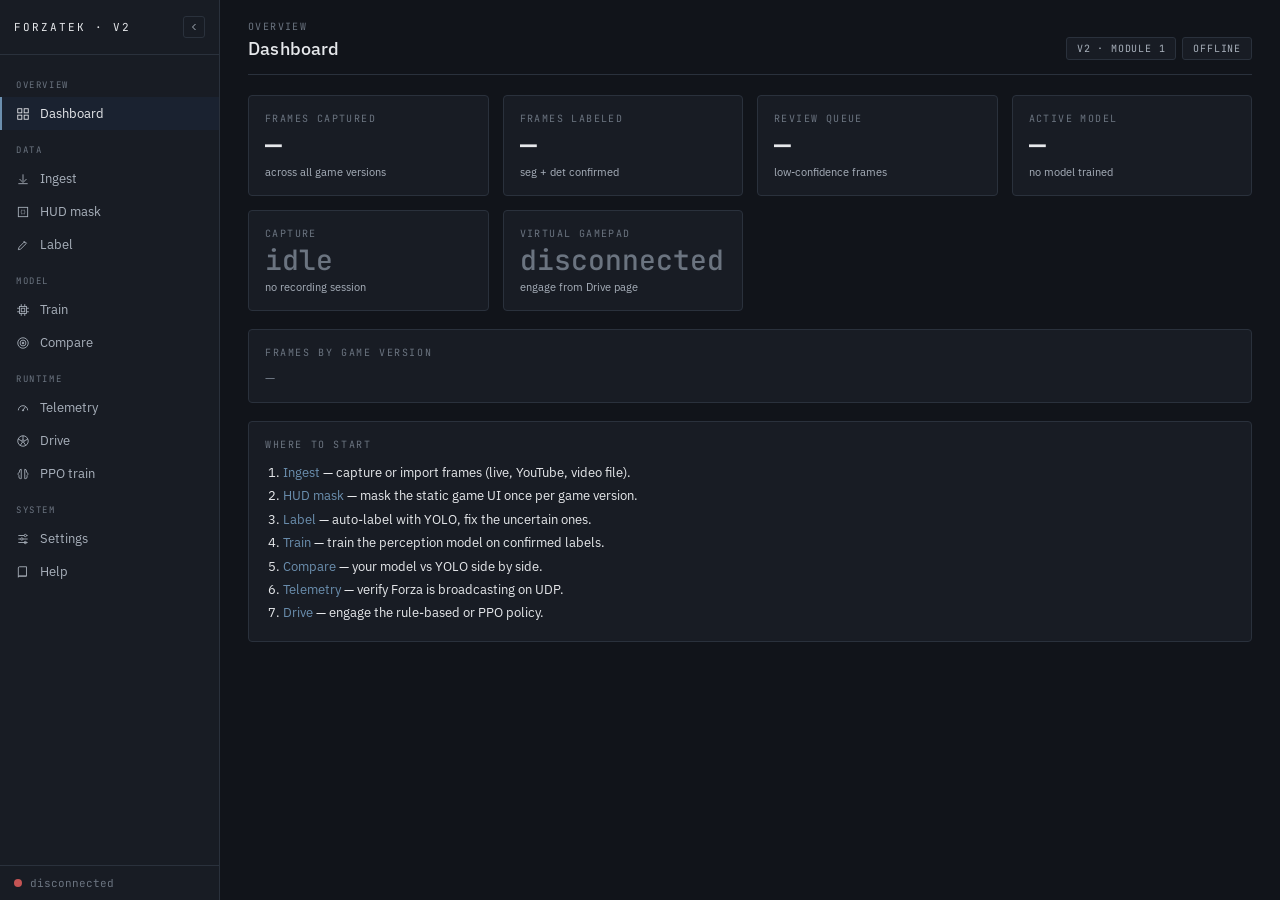
==== frontend/dashboard.html @ bdddaa95 "Module 1 — System (app shell + dashboard) (Finished) The Eel app boots here. The main.py entry point" ====
<!DOCTYPE html>
<html lang="en">
<head>
  <meta charset="UTF-8">
  <title>ForzaTek — Dashboard</title>
  <link rel="preconnect" href="https://fonts.googleapis.com">
  <link href="https://fonts.googleapis.com/css2?family=IBM+Plex+Sans:wght@300;400;500;600&family=JetBrains+Mono:wght@400;500;600&display=swap" rel="stylesheet">
  <link rel="stylesheet" href="app.css">

  <!-- Eel must load BEFORE app.js so the bridge exists when ForzaTek.mount runs. -->
  <script type="text/javascript" src="/eel.js"></script>
  <script src="app.js"></script>
</head>
<body>

<main class="page">

  <header class="page-header">
    <div>
      <div class="crumb">Overview</div>
      <h1>Dashboard</h1>
    </div>
    <div class="pills">
      <span class="pill nums" id="versionPill">v2 · module 1</span>
      <span class="pill nums" id="updatedPill">—</span>
    </div>
  </header>

  <!-- ── Workflow status cards ────────────────────────────────────────── -->
  <section class="grid grid-auto" style="margin-bottom: 18px;">

    <a href="ingest.html" class="stat-card linkable" id="cardFrames">
      <div class="label">Frames captured</div>
      <div class="value nums" id="vFrames">—</div>
      <div class="sub" id="subFrames">across all game versions</div>
    </a>

    <a href="label.html" class="stat-card linkable" id="cardLabeled">
      <div class="label">Frames labeled</div>
      <div class="value nums" id="vLabeled">—</div>
      <div class="sub" id="subLabeled">seg + det confirmed</div>
    </a>

    <a href="label.html" class="stat-card linkable" id="cardQueue">
      <div class="label">Review queue</div>
      <div class="value nums" id="vQueue">—</div>
      <div class="sub" id="subQueue">low-confidence frames</div>
    </a>

    <a href="train.html" class="stat-card linkable" id="cardModel">
      <div class="label">Active model</div>
      <div class="value nums" id="vModel">—</div>
      <div class="sub" id="subModel">no model trained</div>
    </a>

    <div class="stat-card state-idle" id="cardCapture">
      <div class="label">Capture</div>
      <div class="value nums" id="vCapture">idle</div>
      <div class="sub" id="subCapture">no recording session</div>
    </div>

    <div class="stat-card state-idle" id="cardGamepad">
      <div class="label">Virtual gamepad</div>
      <div class="value nums" id="vGamepad">disconnected</div>
      <div class="sub" id="subGamepad">engage from Drive page</div>
    </div>

  </section>

  <!-- ── Per-game-version breakdown ──────────────────────────────────── -->
  <section class="panel" style="margin-bottom: 18px;">
    <div class="panel-header">Frames by game version</div>
    <div id="byVersionBody" class="muted">—</div>
  </section>

  <!-- ── Workflow guide ──────────────────────────────────────────────── -->
  <section class="panel">
    <div class="panel-header">Where to start</div>
    <ol style="padding-left: 18px; line-height: 1.8;">
      <li><a href="ingest.html">Ingest</a> — capture or import frames (live, YouTube, video file).</li>
      <li><a href="hud_mask.html">HUD mask</a> — mask the static game UI once per game version.</li>
      <li><a href="label.html">Label</a> — auto-label with YOLO, fix the uncertain ones.</li>
      <li><a href="train.html">Train</a> — train the perception model on confirmed labels.</li>
      <li><a href="compare.html">Compare</a> — your model vs YOLO side by side.</li>
      <li><a href="telemetry.html">Telemetry</a> — verify Forza is broadcasting on UDP.</li>
      <li><a href="drive.html">Drive</a> — engage the rule-based or PPO policy.</li>
    </ol>
  </section>

</main>

<script>
(function () {
  ForzaTek.mount('dashboard');

  const fmt = ForzaTek.fmt;

  function setCard(idValue, idSub, value, sub, stateClass) {
    const v = document.getElementById(idValue);
    const s = document.getElementById(idSub);
    if (v) v.textContent = value;
    if (s && sub !== undefined) s.textContent = sub;
    if (stateClass) {
      const card = v && v.closest('.stat-card');
      if (card) {
        card.classList.remove('state-idle','state-ok','state-warn','state-bad');
        card.classList.add(stateClass);
      }
    }
  }

  function modelLabel(m) {
    if (!m) return ['none', 'no model trained'];
    const name = m.name || `model #${m.id}`;
    const round = m.round_num !== undefined ? `round ${m.round_num}` : '';
    return [name, round];
  }

  function captureState(rt) {
    const c = (rt && rt.capture) || {};
    const s = c.state || 'idle';
    if (c.error) return ['error', c.error, 'state-bad'];
    if (s === 'recording') return ['recording', `${fmt.int(c.frames || 0)} frames captured`, 'state-ok'];
    if (s === 'paused')    return ['paused',    'capture paused',                              'state-warn'];
    return ['idle', 'no recording session', 'state-idle'];
  }

  function gamepadState(rt) {
    const g = (rt && rt.gamepad) || {};
    const s = g.state || 'disconnected';
    if (s === 'engaged')      return ['engaged',      'autopilot active',         'state-ok'];
    if (s === 'connected')    return ['connected',    'pad ready, not engaged',   'state-warn'];
    if (s === 'panic')        return ['panic',        'panic-released, neutral',  'state-bad'];
    return ['disconnected', 'engage from Drive page', 'state-idle'];
  }

  async function refresh() {
    let res;
    try {
      res = await ForzaTek.eel('system_stats');
    } catch (e) {
      // No Eel — try the FastAPI side port.
      try {
        res = { ok: true, data: await ForzaTek.api.get('/api/system/stats') };
      } catch (e2) {
        document.getElementById('updatedPill').textContent = 'offline';
        return;
      }
    }
    if (!res || !res.ok) {
      document.getElementById('updatedPill').textContent = 'error';
      return;
    }
    const d = res.data;

    setCard('vFrames', 'subFrames',
            fmt.int(d.total_frames),
            `${Object.keys(d.frames_by_version || {}).length} game version(s)`);

    setCard('vLabeled', 'subLabeled',
            fmt.int(d.labeled_frames),
            `${fmt.int(d.proposed_frames)} proposed (awaiting review)`);

    setCard('vQueue', 'subQueue',
            fmt.int(d.queue_size),
            d.queue_size > 0 ? 'review next' : 'queue empty');

    const [mname, msub] = modelLabel(d.active_model);
    setCard('vModel', 'subModel', mname, msub);

    const [cv, cs, ccls] = captureState(d.runtime);
    setCard('vCapture', 'subCapture', cv, cs, ccls);

    const [gv, gs, gcls] = gamepadState(d.runtime);
    setCard('vGamepad', 'subGamepad', gv, gs, gcls);

    // Per-version breakdown
    const body = document.getElementById('byVersionBody');
    const bv = d.frames_by_version || {};
    const keys = Object.keys(bv);
    if (keys.length === 0) {
      body.innerHTML = '<span class="muted">No frames yet — start with the Ingest page.</span>';
    } else {
      body.innerHTML = keys.sort().map(k =>
        `<span class="pill nums" style="margin-right:6px;">${k.toUpperCase()} · ${fmt.int(bv[k])}</span>`
      ).join('');
    }

    document.getElementById('updatedPill').textContent =
      'updated ' + new Date().toLocaleTimeString();
  }

  refresh();
  setInterval(refresh, 2000);
})();
</script>

</body>
</html>
---- frontend/app.css ----
/*
 * ForzaTek AI v2 — Shared Stylesheet
 * ====================================
 * Industrial design system. Warm grays + muted slate-blue accent.
 * No neon, no purple, no gradients, no glows.
 *
 * This file is loaded by every page. It is the ONLY file that sets colors.
 * Module-specific styles live inline in their HTML or in a sibling file
 * named after the page (e.g. label.css), but they reuse these tokens.
 */

/* ─── Tokens ─── */
:root {
  --bg:        #11141a;
  --surface:   #181c24;
  --surface-2: #1f242d;
  --surface-3: #262c37;

  --edge:      #2a313c;
  --edge-hot:  #3a4452;

  --ink:       #e6e8eb;
  --ink-dim:   #a8b0bb;
  --ink-faint: #6b7480;

  --accent:     #6b8faf;
  --accent-dim: #3e5670;
  --accent-bg:  #1a2230;

  --ok:       #6fbf73;
  --ok-bg:    #182518;
  --warn:     #d4a04a;
  --warn-bg:  #2a2418;
  --danger:   #c45454;
  --danger-bg:#251212;

  --font-sans: 'IBM Plex Sans', system-ui, -apple-system, sans-serif;
  --font-mono: 'JetBrains Mono', ui-monospace, 'SF Mono', Consolas, monospace;

  --radius: 3px;
  --radius-lg: 4px;
}

* { box-sizing: border-box; margin: 0; padding: 0; }

html, body {
  background: var(--bg);
  color: var(--ink);
  font-family: var(--font-sans);
  font-weight: 400;
  font-size: 13px;
  min-height: 100vh;
  -webkit-font-smoothing: antialiased;
}

a { color: var(--accent); text-decoration: none; }
a:hover { color: var(--ink); }

::-webkit-scrollbar         { width: 8px; height: 8px; }
::-webkit-scrollbar-track   { background: var(--surface); }
::-webkit-scrollbar-thumb   { background: var(--edge); border-radius: 2px; }
::-webkit-scrollbar-thumb:hover { background: var(--edge-hot); }

*:focus-visible { outline: 1px solid var(--accent); outline-offset: 2px; }

.nums { font-family: var(--font-mono); font-variant-numeric: tabular-nums; }

/* ─── Layout: sidebar + page ─── */
body.with-sidebar { padding-left: 220px; transition: padding-left 0.18s ease; }
body.with-sidebar.sidebar-collapsed { padding-left: 56px; }

.sidebar {
  position: fixed; top: 0; left: 0; bottom: 0;
  width: 220px;
  background: var(--surface);
  border-right: 1px solid var(--edge);
  display: flex; flex-direction: column;
  transition: width 0.18s ease;
  z-index: 100;
}
body.sidebar-collapsed .sidebar { width: 56px; }

.sidebar-header {
  padding: 16px 14px;
  border-bottom: 1px solid var(--edge);
  display: flex; align-items: center; justify-content: space-between;
  gap: 8px;
}
.sidebar-brand {
  font-family: var(--font-mono);
  font-size: 11px;
  letter-spacing: 0.18em;
  color: var(--ink);
  text-transform: uppercase;
  white-space: nowrap;
  overflow: hidden;
}
body.sidebar-collapsed .sidebar-brand { display: none; }

.sidebar-toggle {
  background: none; border: 1px solid var(--edge);
  color: var(--ink-dim);
  width: 22px; height: 22px;
  border-radius: var(--radius);
  cursor: pointer;
  display: inline-flex; align-items: center; justify-content: center;
}
.sidebar-toggle:hover { color: var(--ink); border-color: var(--edge-hot); }

.sidebar-nav { flex: 1; overflow-y: auto; padding: 10px 0; }

.sidebar-section {
  font-family: var(--font-mono);
  font-size: 9px;
  letter-spacing: 0.18em;
  color: var(--ink-faint);
  text-transform: uppercase;
  padding: 14px 16px 6px;
}
body.sidebar-collapsed .sidebar-section {
  padding: 12px 0 4px;
  text-align: center;
  font-size: 8px;
}

.sidebar-link {
  display: flex; align-items: center; gap: 10px;
  padding: 8px 14px;
  color: var(--ink-dim);
  font-size: 13px;
  border-left: 2px solid transparent;
  white-space: nowrap;
  overflow: hidden;
}
.sidebar-link:hover { background: var(--surface-2); color: var(--ink); }
.sidebar-link.active {
  background: var(--accent-bg);
  color: var(--ink);
  border-left-color: var(--accent);
}
.sidebar-link svg { flex-shrink: 0; }
body.sidebar-collapsed .sidebar-link {
  justify-content: center;
  padding: 8px 0;
}
body.sidebar-collapsed .sidebar-link span { display: none; }

.sidebar-footer {
  border-top: 1px solid var(--edge);
  padding: 10px 14px;
  display: flex; align-items: center; gap: 8px;
  font-family: var(--font-mono);
  font-size: 11px;
  color: var(--ink-faint);
}
.health-dot {
  width: 8px; height: 8px; border-radius: 50%;
  background: var(--ink-faint);
  flex-shrink: 0;
}
.health-dot.ok    { background: var(--ok); }
.health-dot.warn  { background: var(--warn); }
.health-dot.bad   { background: var(--danger); }

body.sidebar-collapsed .sidebar-footer { justify-content: center; }
body.sidebar-collapsed .sidebar-footer .health-text { display: none; }

/* ─── Page ─── */
.page {
  padding: 20px 28px;
  max-width: 1600px;
}
.page-header {
  display: flex;
  align-items: flex-end;
  justify-content: space-between;
  padding-bottom: 14px;
  border-bottom: 1px solid var(--edge);
  margin-bottom: 20px;
  gap: 16px;
  flex-wrap: wrap;
}
.page-header .crumb {
  font-family: var(--font-mono);
  font-size: 10px;
  letter-spacing: 0.14em;
  color: var(--ink-faint);
  text-transform: uppercase;
  margin-bottom: 4px;
}
.page-header h1 {
  font-size: 18px;
  font-weight: 500;
  letter-spacing: 0.01em;
}
.page-header .pills { display: flex; gap: 6px; flex-wrap: wrap; }

.pill {
  font-family: var(--font-mono);
  font-size: 10px;
  letter-spacing: 0.08em;
  text-transform: uppercase;
  padding: 4px 10px;
  border: 1px solid var(--edge);
  border-radius: var(--radius);
  color: var(--ink-dim);
  background: var(--surface);
}
.pill.ok    { color: var(--ok);    border-color: var(--ok);    background: var(--ok-bg); }
.pill.warn  { color: var(--warn);  border-color: var(--warn);  background: var(--warn-bg); }
.pill.bad   { color: var(--danger);border-color: var(--danger);background: var(--danger-bg); }

/* ─── Panels and grids ─── */
.panel {
  background: var(--surface);
  border: 1px solid var(--edge);
  border-radius: var(--radius-lg);
  padding: 16px;
}
.panel-header {
  font-family: var(--font-mono);
  font-size: 10px;
  letter-spacing: 0.16em;
  color: var(--ink-faint);
  text-transform: uppercase;
  margin-bottom: 10px;
}

.grid        { display: grid; gap: 14px; }
.grid-2      { grid-template-columns: repeat(2, 1fr); }
.grid-3      { grid-template-columns: repeat(3, 1fr); }
.grid-4      { grid-template-columns: repeat(4, 1fr); }
.grid-auto   { grid-template-columns: repeat(auto-fit, minmax(220px, 1fr)); }

/* ─── Stat cards (used by dashboard) ─── */
.stat-card {
  background: var(--surface);
  border: 1px solid var(--edge);
  border-radius: var(--radius-lg);
  padding: 16px;
  display: flex; flex-direction: column; gap: 6px;
  transition: border-color 0.12s, background 0.12s;
}
.stat-card.linkable:hover {
  border-color: var(--edge-hot);
  background: var(--surface-2);
  cursor: pointer;
}
.stat-card .label {
  font-family: var(--font-mono);
  font-size: 10px;
  letter-spacing: 0.14em;
  color: var(--ink-faint);
  text-transform: uppercase;
}
.stat-card .value {
  font-family: var(--font-mono);
  font-variant-numeric: tabular-nums;
  font-size: 28px;
  font-weight: 500;
  color: var(--ink);
  line-height: 1;
}
.stat-card .sub {
  font-size: 11px;
  color: var(--ink-dim);
}
.stat-card.state-idle  .value { color: var(--ink-faint); }
.stat-card.state-ok    .value { color: var(--ok); }
.stat-card.state-warn  .value { color: var(--warn); }
.stat-card.state-bad   .value { color: var(--danger); }

/* ─── Buttons / inputs (shared shells; modules build on top) ─── */
.btn {
  font-family: var(--font-sans);
  font-size: 12px;
  letter-spacing: 0.04em;
  background: var(--surface-2);
  border: 1px solid var(--edge);
  color: var(--ink);
  padding: 6px 12px;
  border-radius: var(--radius);
  cursor: pointer;
  text-transform: uppercase;
}
.btn:hover { border-color: var(--edge-hot); background: var(--surface-3); }
.btn:disabled { opacity: 0.4; cursor: not-allowed; }
.btn-ok    { color: var(--ok);     border-color: var(--ok); }
.btn-warn  { color: var(--warn);   border-color: var(--warn); }
.btn-bad   { color: var(--danger); border-color: var(--danger); }
.btn-lg    { padding: 10px 18px; font-size: 13px; }

.input, .select {
  background: var(--surface-2);
  border: 1px solid var(--edge);
  color: var(--ink);
  font-family: var(--font-mono);
  font-size: 12px;
  padding: 6px 8px;
  border-radius: var(--radius);
  width: 100%;
}
.input:focus, .select:focus { border-color: var(--accent); }

.field { display: flex; flex-direction: column; gap: 4px; }
.field label {
  font-family: var(--font-mono);
  font-size: 10px;
  letter-spacing: 0.12em;
  color: var(--ink-faint);
  text-transform: uppercase;
}

/* ─── Helpers ─── */
.muted { color: var(--ink-faint); }
.row-flex { display: flex; align-items: center; gap: 8px; }
.spacer { flex: 1; }
.placeholder-block {
  padding: 32px;
  text-align: center;
  color: var(--ink-faint);
  border: 1px dashed var(--edge);
  border-radius: var(--radius-lg);
  background: var(--surface);
}
.placeholder-block strong { color: var(--ink-dim); }
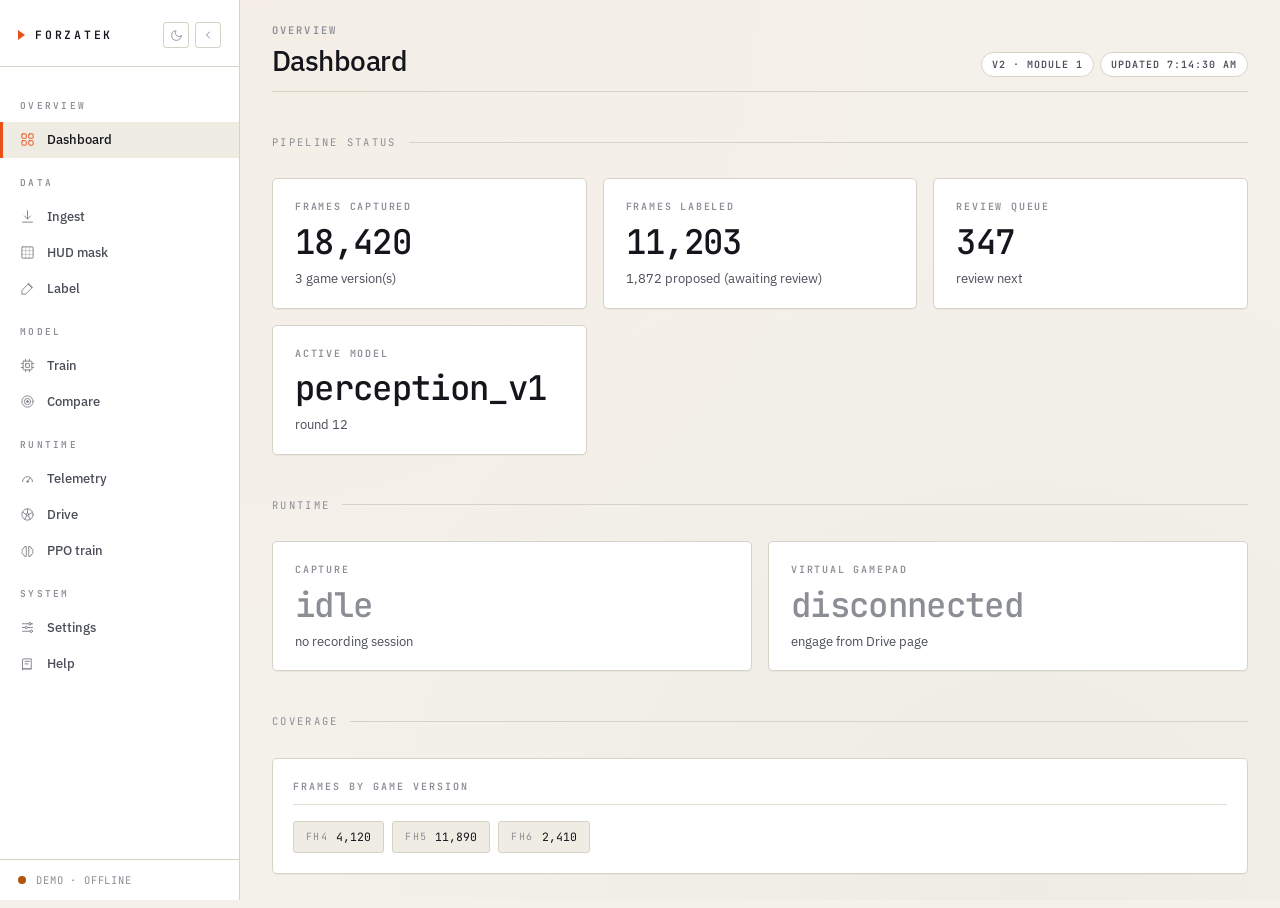
==== commit c13dd991: "Redesign UI theme + improve video ingest Major frontend and backend updates:  Backend: Improve YouTu" ====
--- a/frontend/dashboard.html
+++ b/frontend/dashboard.html
@@ -3,13 +3,100 @@
 <head>
   <meta charset="UTF-8">
   <title>ForzaTek — Dashboard</title>
-  <link rel="preconnect" href="https://fonts.googleapis.com">
-  <link href="https://fonts.googleapis.com/css2?family=IBM+Plex+Sans:wght@300;400;500;600&family=JetBrains+Mono:wght@400;500;600&display=swap" rel="stylesheet">
   <link rel="stylesheet" href="app.css">
 
   <!-- Eel must load BEFORE app.js so the bridge exists when ForzaTek.mount runs. -->
   <script type="text/javascript" src="/eel.js"></script>
   <script src="app.js"></script>
+
+  <style>
+    /* Page-local: section rhythm + workflow guide. */
+    .section-divider {
+      display: flex; align-items: center; gap: 12px;
+      font-family: var(--font-mono);
+      font-size: 10.5px;
+      letter-spacing: 0.22em;
+      color: var(--ink-faint);
+      text-transform: uppercase;
+      margin: 26px 0 12px;
+    }
+    .section-divider::after {
+      content: ''; flex: 1; height: 1px;
+      background: var(--edge);
+    }
+
+    .workflow-ol {
+      counter-reset: wf;
+      list-style: none;
+      padding: 0;
+      display: grid;
+      grid-template-columns: repeat(auto-fit, minmax(240px, 1fr));
+      gap: 8px;
+    }
+    .workflow-ol li {
+      counter-increment: wf;
+      padding: 12px 14px 12px 50px;
+      border: 1px solid var(--edge);
+      border-radius: var(--radius);
+      background: var(--surface-2);
+      position: relative;
+      font-size: 13px;
+      color: var(--ink-dim);
+      line-height: 1.5;
+      transition: border-color var(--tx), background var(--tx);
+    }
+    .workflow-ol li:hover {
+      border-color: var(--edge-hot);
+      background: var(--surface-3);
+    }
+    .workflow-ol li::before {
+      content: counter(wf, decimal-leading-zero);
+      position: absolute;
+      left: 12px; top: 12px;
+      font-family: var(--font-mono);
+      font-size: 10px;
+      letter-spacing: 0.10em;
+      color: var(--accent);
+      padding: 3px 7px;
+      border: 1px solid rgba(232,80,26,0.35);
+      background: var(--accent-bg);
+      border-radius: 3px;
+    }
+    .workflow-ol li a {
+      font-weight: 500;
+      color: var(--ink);
+      border-bottom: 1px dotted var(--accent);
+    }
+    .workflow-ol li a:hover { color: var(--accent-2); }
+    .workflow-ol li .what { color: var(--ink-faint); font-size: 12px; margin-top: 2px; }
+
+    .version-rail {
+      display: flex; flex-wrap: wrap; gap: 8px;
+    }
+    .version-rail .chip {
+      padding: 6px 12px;
+      border: 1px solid var(--edge);
+      border-radius: var(--radius);
+      background: var(--surface-2);
+      font-family: var(--font-mono);
+      font-size: 11.5px;
+      color: var(--ink);
+      display: inline-flex; align-items: center; gap: 8px;
+    }
+    .version-rail .chip .v-label {
+      letter-spacing: 0.14em;
+      color: var(--ink-faint);
+      font-size: 10px;
+      text-transform: uppercase;
+    }
+    .version-rail .chip .v-num { font-variant-numeric: tabular-nums; }
+    .version-rail .empty {
+      font-family: var(--font-mono);
+      font-size: 11.5px;
+      color: var(--ink-faint);
+      padding: 10px 0;
+    }
+  </style>
 </head>
 <body>
 
@@ -27,7 +114,8 @@
   </header>
 
   <!-- ── Workflow status cards ────────────────────────────────────────── -->
-  <section class="grid grid-auto" style="margin-bottom: 18px;">
+  <div class="section-divider">Pipeline status</div>
+  <section class="grid grid-auto">
 
     <a href="ingest.html" class="stat-card linkable" id="cardFrames">
       <div class="label">Frames captured</div>
@@ -53,6 +141,11 @@
       <div class="sub" id="subModel">no model trained</div>
     </a>
 
+  </section>
+
+  <div class="section-divider">Runtime</div>
+  <section class="grid grid-auto">
+
     <div class="stat-card state-idle" id="cardCapture">
       <div class="label">Capture</div>
       <div class="value nums" id="vCapture">idle</div>
@@ -68,22 +161,25 @@
   </section>
 
   <!-- ── Per-game-version breakdown ──────────────────────────────────── -->
-  <section class="panel" style="margin-bottom: 18px;">
+  <div class="section-divider">Coverage</div>
+  <section class="panel">
     <div class="panel-header">Frames by game version</div>
-    <div id="byVersionBody" class="muted">—</div>
+    <div id="byVersionBody" class="version-rail">
+      <span class="empty">—</span>
+    </div>
   </section>
 
   <!-- ── Workflow guide ──────────────────────────────────────────────── -->
+  <div class="section-divider">Where to start</div>
   <section class="panel">
-    <div class="panel-header">Where to start</div>
-    <ol style="padding-left: 18px; line-height: 1.8;">
-      <li><a href="ingest.html">Ingest</a> — capture or import frames (live, YouTube, video file).</li>
-      <li><a href="hud_mask.html">HUD mask</a> — mask the static game UI once per game version.</li>
-      <li><a href="label.html">Label</a> — auto-label with YOLO, fix the uncertain ones.</li>
-      <li><a href="train.html">Train</a> — train the perception model on confirmed labels.</li>
-      <li><a href="compare.html">Compare</a> — your model vs YOLO side by side.</li>
-      <li><a href="telemetry.html">Telemetry</a> — verify Forza is broadcasting on UDP.</li>
-      <li><a href="drive.html">Drive</a> — engage the rule-based or PPO policy.</li>
+    <ol class="workflow-ol">
+      <li><a href="ingest.html">Ingest</a><div class="what">Capture or import frames — live, YouTube, video file.</div></li>
+      <li><a href="hud_mask.html">HUD mask</a><div class="what">Mask the static game UI once per version.</div></li>
+      <li><a href="label.html">Label</a><div class="what">Auto-label with YOLO, fix the uncertain ones.</div></li>
+      <li><a href="train.html">Train</a><div class="what">Train the perception model on confirmed labels.</div></li>
+      <li><a href="compare.html">Compare</a><div class="what">Your model vs YOLO side by side.</div></li>
+      <li><a href="telemetry.html">Telemetry</a><div class="what">Verify Forza is broadcasting on UDP.</div></li>
+      <li><a href="drive.html">Drive</a><div class="what">Engage the rule-based or PPO policy.</div></li>
     </ol>
   </section>
 
@@ -179,10 +275,10 @@
     const bv = d.frames_by_version || {};
     const keys = Object.keys(bv);
     if (keys.length === 0) {
-      body.innerHTML = '<span class="muted">No frames yet — start with the Ingest page.</span>';
+      body.innerHTML = '<span class="empty">No frames yet — start with the Ingest page.</span>';
     } else {
       body.innerHTML = keys.sort().map(k =>
-        `<span class="pill nums" style="margin-right:6px;">${k.toUpperCase()} · ${fmt.int(bv[k])}</span>`
+        `<span class="chip"><span class="v-label">${k.toUpperCase()}</span><span class="v-num">${fmt.int(bv[k])}</span></span>`
       ).join('');
     }
 
@@ -196,4 +292,4 @@
 </script>
 
 </body>
-</html>+</html>
--- a/frontend/app.css
+++ b/frontend/app.css
@@ -1,46 +1,84 @@
 /*
- * ForzaTek AI v2 — Shared Stylesheet
- * ====================================
- * Industrial design system. Warm grays + muted slate-blue accent.
- * No neon, no purple, no gradients, no glows.
+ * Forza — Shared Stylesheet (v4 · "Atelier Light")
+ * ================================================
+ * Totally different visual language from v3:
+ *   • Warm paper background, deep-ink text, no dark mode
+ *   • Single signal-orange accent (rally pace notes, brake-light energy)
+ *   • Sharper geometry — small radii, hairline edges, no glow / no gradient chrome
+ *   • Typography forward: tight tracking on heads, mono labels everywhere
+ *   • High-contrast, editorial feel — like an engineering workbench
  *
- * This file is loaded by every page. It is the ONLY file that sets colors.
- * Module-specific styles live inline in their HTML or in a sibling file
- * named after the page (e.g. label.css), but they reuse these tokens.
+ * Same token names + component class names as v3, so every page picks up
+ * the new look without per-page edits.
  */
 
-/* ─── Tokens ─── */
+/* ─── Tokens ─────────────────────────────────────────────────────── */
 :root {
-  --bg:        #11141a;
-  --surface:   #181c24;
-  --surface-2: #1f242d;
-  --surface-3: #262c37;
-
-  --edge:      #2a313c;
-  --edge-hot:  #3a4452;
-
-  --ink:       #e6e8eb;
-  --ink-dim:   #a8b0bb;
-  --ink-faint: #6b7480;
-
-  --accent:     #6b8faf;
-  --accent-dim: #3e5670;
-  --accent-bg:  #1a2230;
-
-  --ok:       #6fbf73;
-  --ok-bg:    #182518;
-  --warn:     #d4a04a;
-  --warn-bg:  #2a2418;
-  --danger:   #c45454;
-  --danger-bg:#251212;
-
-  --font-sans: 'IBM Plex Sans', system-ui, -apple-system, sans-serif;
+  /* Paper / surfaces */
+  --bg:        #f4f1ea;          /* warm cream paper */
+  --surface:   #ffffff;          /* pure white panel */
+  --surface-2: #efece4;          /* recessed */
+  --surface-3: #e6e2d8;          /* deeper recessed */
+
+  /* Edges — warm hairlines */
+  --edge:      #d6d2c6;
+  --edge-hot:  #b9b3a2;
+  --edge-sub:  #e4e0d4;
+
+  /* Ink */
+  --ink:       #14161b;          /* near-black */
+  --ink-dim:   #4a4e58;
+  --ink-faint: #8c8e96;
+
+  /* Signal accent — rally orange */
+  --accent:     #e8501a;
+  --accent-2:   #c33d0e;          /* hover / pressed */
+  --accent-dim: #c75c2a;
+  --accent-bg:  rgba(232, 80, 26, 0.08);
+  --accent-bg-2:rgba(232, 80, 26, 0.16);
+  --accent-ink: #ffffff;          /* readable ink on accent fill */
+
+  /* Semantic — deeper, ink-friendly */
+  --ok:       #15803d;
+  --ok-bg:    rgba(21, 128, 61, 0.08);
+  --warn:     #b45309;
+  --warn-bg:  rgba(180, 83, 9, 0.10);
+  --danger:   #b91c1c;
+  --danger-bg:rgba(185, 28, 28, 0.08);
+
+  /* Type */
+  --font-sans: 'IBM Plex Sans', 'Inter', system-ui, -apple-system, sans-serif;
+  --font-serif:'IBM Plex Serif', Georgia, serif;
   --font-mono: 'JetBrains Mono', ui-monospace, 'SF Mono', Consolas, monospace;
 
-  --radius: 3px;
-  --radius-lg: 4px;
-}
-
+  --radius:    3px;
+  --radius-lg: 5px;
+  --radius-pill: 999px;
+
+  --shadow-1:  0 1px 0 rgba(20,22,27,0.04);
+  --shadow-2:  0 2px 6px rgba(20,22,27,0.06),
+               0 1px 0 rgba(20,22,27,0.04);
+
+  --tx: 120ms cubic-bezier(.3,.7,.3,1);
+}
+
+/* ─── Shared animations ──────────────────────────────────────────── */
+@keyframes ftk-spin     { to { transform: rotate(360deg); } }
+@keyframes spin         { to { transform: rotate(360deg); } }
+@keyframes ftk-indeterm {
+  0%   { transform: translateX(-120%); }
+  100% { transform: translateX(280%); }
+}
+@keyframes indeterm     {
+  0%   { transform: translateX(-120%); }
+  100% { transform: translateX(280%); }
+}
+@keyframes ftk-pulse-dim {
+  0%, 100% { opacity: 1; }
+  50%      { opacity: 0.55; }
+}
+
+/* ─── Reset ──────────────────────────────────────────────────────── */
 * { box-sizing: border-box; margin: 0; padding: 0; }
 
 html, body {
@@ -48,110 +86,183 @@
   color: var(--ink);
   font-family: var(--font-sans);
   font-weight: 400;
-  font-size: 13px;
-  min-height: 100vh;
+  font-size: 13.5px;
+  line-height: 1.55;
+  height: 100vh;          /* lock to viewport — outer never scrolls */
+  overflow: hidden;
   -webkit-font-smoothing: antialiased;
-}
-
-a { color: var(--accent); text-decoration: none; }
-a:hover { color: var(--ink); }
-
-::-webkit-scrollbar         { width: 8px; height: 8px; }
-::-webkit-scrollbar-track   { background: var(--surface); }
-::-webkit-scrollbar-thumb   { background: var(--edge); border-radius: 2px; }
+  -moz-osx-font-smoothing: grayscale;
+  text-rendering: optimizeLegibility;
+}
+
+/* Subtle paper grain — barely visible noise so the cream surface doesn't
+   feel digital-flat. Pure CSS, no asset. */
+body {
+  background-image:
+    radial-gradient(circle at 20% 0%, rgba(232,80,26,0.020), transparent 50%),
+    radial-gradient(circle at 80% 100%, rgba(20,22,27,0.025), transparent 55%);
+  background-attachment: fixed;
+}
+
+a { color: var(--accent); text-decoration: none; transition: color var(--tx); }
+a:hover { color: var(--accent-2); }
+
+button { font-family: inherit; }
+
+::-webkit-scrollbar         { width: 10px; height: 10px; }
+::-webkit-scrollbar-track   { background: transparent; }
+::-webkit-scrollbar-thumb   { background: var(--edge); border-radius: 999px;
+                              border: 2px solid var(--bg); }
 ::-webkit-scrollbar-thumb:hover { background: var(--edge-hot); }
 
-*:focus-visible { outline: 1px solid var(--accent); outline-offset: 2px; }
+*:focus { outline: none; }
+*:focus-visible {
+  outline: 2px solid var(--accent);
+  outline-offset: 2px;
+  border-radius: var(--radius);
+}
 
 .nums { font-family: var(--font-mono); font-variant-numeric: tabular-nums; }
 
-/* ─── Layout: sidebar + page ─── */
-body.with-sidebar { padding-left: 220px; transition: padding-left 0.18s ease; }
-body.with-sidebar.sidebar-collapsed { padding-left: 56px; }
+/* ─── Sidebar shell ───────────────────────────────────────────────── */
+body.with-sidebar { padding-left: 240px; transition: padding-left var(--tx); }
+body.with-sidebar.sidebar-collapsed { padding-left: 60px; }
 
 .sidebar {
-  position: fixed; top: 0; left: 0; bottom: 0;
-  width: 220px;
+  position: fixed; inset: 0 auto 0 0;
+  width: 240px;
   background: var(--surface);
   border-right: 1px solid var(--edge);
   display: flex; flex-direction: column;
-  transition: width 0.18s ease;
+  transition: width var(--tx);
   z-index: 100;
 }
-body.sidebar-collapsed .sidebar { width: 56px; }
+body.sidebar-collapsed .sidebar { width: 60px; }
 
 .sidebar-header {
-  padding: 16px 14px;
+  padding: 22px 18px 18px;
   border-bottom: 1px solid var(--edge);
   display: flex; align-items: center; justify-content: space-between;
   gap: 8px;
+  min-height: 64px;
+}
+.sidebar-header-actions {
+  display: inline-flex;
+  align-items: center;
+  gap: 6px;
+  flex-shrink: 0;
 }
 .sidebar-brand {
   font-family: var(--font-mono);
-  font-size: 11px;
-  letter-spacing: 0.18em;
+  font-size: 11.5px;
+  font-weight: 600;
+  letter-spacing: 0.24em;
   color: var(--ink);
   text-transform: uppercase;
   white-space: nowrap;
   overflow: hidden;
-}
-body.sidebar-collapsed .sidebar-brand { display: none; }
+  display: inline-flex; align-items: center; gap: 10px;
+}
+.sidebar-brand::before {
+  content: '';
+  width: 0; height: 0;
+  border-left: 7px solid var(--accent);
+  border-top: 5px solid transparent;
+  border-bottom: 5px solid transparent;
+  flex-shrink: 0;
+}
+body.sidebar-collapsed .sidebar-brand { font-size: 0; gap: 0; }
+body.sidebar-collapsed .sidebar-brand::before { margin: 0 auto; }
 
 .sidebar-toggle {
-  background: none; border: 1px solid var(--edge);
-  color: var(--ink-dim);
-  width: 22px; height: 22px;
+  background: transparent;
+  border: 1px solid var(--edge);
+  color: var(--ink-faint);
+  width: 26px; height: 26px;
   border-radius: var(--radius);
   cursor: pointer;
   display: inline-flex; align-items: center; justify-content: center;
-}
-.sidebar-toggle:hover { color: var(--ink); border-color: var(--edge-hot); }
-
-.sidebar-nav { flex: 1; overflow-y: auto; padding: 10px 0; }
+  transition: color var(--tx), border-color var(--tx), background var(--tx);
+}
+.sidebar-toggle:hover {
+  color: var(--ink);
+  border-color: var(--edge-hot);
+  background: var(--surface-2);
+}
+
+.sidebar-nav {
+  flex: 1; overflow-y: auto; overflow-x: hidden;
+  padding: 14px 0;
+}
 
 .sidebar-section {
   font-family: var(--font-mono);
-  font-size: 9px;
-  letter-spacing: 0.18em;
-  color: var(--ink-faint);
-  text-transform: uppercase;
-  padding: 14px 16px 6px;
+  font-size: 9.5px;
+  font-weight: 600;
+  letter-spacing: 0.24em;
+  color: var(--ink-faint);
+  text-transform: uppercase;
+  padding: 18px 20px 8px;
 }
 body.sidebar-collapsed .sidebar-section {
-  padding: 12px 0 4px;
-  text-align: center;
-  font-size: 8px;
+  padding: 16px 0 4px;
+  font-size: 0;
+  height: 12px;
+  position: relative;
+}
+body.sidebar-collapsed .sidebar-section::after {
+  content: '';
+  position: absolute;
+  left: 14px; right: 14px; top: 50%;
+  height: 1px;
+  background: var(--edge);
 }
 
 .sidebar-link {
-  display: flex; align-items: center; gap: 10px;
-  padding: 8px 14px;
+  display: flex; align-items: center; gap: 12px;
+  padding: 8px 16px 8px 20px;
   color: var(--ink-dim);
   font-size: 13px;
-  border-left: 2px solid transparent;
+  font-weight: 500;
   white-space: nowrap;
   overflow: hidden;
-}
-.sidebar-link:hover { background: var(--surface-2); color: var(--ink); }
+  position: relative;
+  transition: background var(--tx), color var(--tx);
+}
+.sidebar-link:hover {
+  background: var(--surface-2);
+  color: var(--ink);
+}
 .sidebar-link.active {
-  background: var(--accent-bg);
-  color: var(--ink);
-  border-left-color: var(--accent);
-}
-.sidebar-link svg { flex-shrink: 0; }
+  color: var(--ink);
+  background: var(--surface-2);
+}
+.sidebar-link.active::before {
+  content: '';
+  position: absolute;
+  left: 0; top: 0; bottom: 0;
+  width: 3px;
+  background: var(--accent);
+}
+.sidebar-link svg { flex-shrink: 0; opacity: 0.70; }
+.sidebar-link:hover svg { opacity: 1; }
+.sidebar-link.active svg { color: var(--accent); opacity: 1; }
 body.sidebar-collapsed .sidebar-link {
   justify-content: center;
-  padding: 8px 0;
+  padding: 10px 0;
 }
 body.sidebar-collapsed .sidebar-link span { display: none; }
+body.sidebar-collapsed .sidebar-link.active::before { width: 2px; }
 
 .sidebar-footer {
   border-top: 1px solid var(--edge);
-  padding: 10px 14px;
-  display: flex; align-items: center; gap: 8px;
-  font-family: var(--font-mono);
-  font-size: 11px;
-  color: var(--ink-faint);
+  padding: 12px 18px;
+  display: flex; align-items: center; gap: 10px;
+  font-family: var(--font-mono);
+  font-size: 10.5px;
+  letter-spacing: 0.08em;
+  color: var(--ink-faint);
+  text-transform: uppercase;
 }
 .health-dot {
   width: 8px; height: 8px; border-radius: 50%;
@@ -161,166 +272,601 @@
 .health-dot.ok    { background: var(--ok); }
 .health-dot.warn  { background: var(--warn); }
 .health-dot.bad   { background: var(--danger); }
-
-body.sidebar-collapsed .sidebar-footer { justify-content: center; }
+body.sidebar-collapsed .sidebar-footer { justify-content: center; padding: 12px 0; }
 body.sidebar-collapsed .sidebar-footer .health-text { display: none; }
 
-/* ─── Page ─── */
+/* ─── Page ────────────────────────────────────────────────────────── */
+/* Body locks to the viewport. `.page` is the scroll container, so the
+   user never sees a body scrollbar — only the page's own.  Pages that
+   want a strict no-scroll layout add `.page.fit` and rely on internal
+   panel scrolls (see Train). */
 .page {
-  padding: 20px 28px;
-  max-width: 1600px;
-}
+  padding: 22px 32px 24px;
+  height: 100vh;
+  max-height: 100vh;
+  overflow-y: auto;
+  overflow-x: hidden;
+  display: flex;
+  flex-direction: column;
+  gap: 16px;
+  animation: ftk-page-in 180ms cubic-bezier(.2,.7,.2,1) both;
+}
+.page.fit {
+  overflow: hidden;          /* nothing scrolls at the page level */
+}
+.page > .page-header { flex-shrink: 0; }
+
+/* The flex region below the header. Pages put their panels here; under
+   .page.fit, this is a 100% min-height-0 region whose children manage
+   their own scroll. */
+.page-content {
+  flex: 1 1 auto;
+  min-height: 0;
+  display: flex;
+  flex-direction: column;
+  gap: 14px;
+}
+.page.fit .page-content { overflow: hidden; }
+
+@keyframes ftk-page-in {
+  from { opacity: 0; transform: translateY(8px); }
+  to   { opacity: 1; transform: translateY(0); }
+}
+@media (prefers-reduced-motion: reduce) {
+  .page { animation: none; }
+}
+
 .page-header {
   display: flex;
   align-items: flex-end;
   justify-content: space-between;
   padding-bottom: 14px;
+  margin-bottom: 0;
   border-bottom: 1px solid var(--edge);
-  margin-bottom: 20px;
   gap: 16px;
   flex-wrap: wrap;
 }
 .page-header .crumb {
   font-family: var(--font-mono);
+  font-size: 10.5px;
+  font-weight: 600;
+  letter-spacing: 0.20em;
+  color: var(--ink-faint);
+  text-transform: uppercase;
+  margin-bottom: 8px;
+}
+.page-header h1 {
+  font-size: 28px;
+  font-weight: 500;
+  letter-spacing: -0.018em;
+  color: var(--ink);
+  line-height: 1.1;
+}
+.page-header .page-title {
+  font-size: 28px;
+  font-weight: 500;
+  letter-spacing: -0.018em;
+  color: var(--ink);
+  line-height: 1.1;
+}
+.page-header .page-subtitle,
+.page-header .page-sub {
+  font-size: 13.5px;
+  color: var(--ink-dim);
+  margin-top: 6px;
+  max-width: 600px;
+}
+.page-header .pills { display: flex; gap: 6px; flex-wrap: wrap; }
+
+/* ─── Pills ──────────────────────────────────────────────────────── */
+.pill {
+  font-family: var(--font-mono);
   font-size: 10px;
-  letter-spacing: 0.14em;
-  color: var(--ink-faint);
-  text-transform: uppercase;
-  margin-bottom: 4px;
-}
-.page-header h1 {
-  font-size: 18px;
-  font-weight: 500;
-  letter-spacing: 0.01em;
-}
-.page-header .pills { display: flex; gap: 6px; flex-wrap: wrap; }
-
-.pill {
-  font-family: var(--font-mono);
-  font-size: 10px;
-  letter-spacing: 0.08em;
+  font-weight: 600;
+  letter-spacing: 0.10em;
   text-transform: uppercase;
   padding: 4px 10px;
   border: 1px solid var(--edge);
-  border-radius: var(--radius);
+  border-radius: var(--radius-pill);
   color: var(--ink-dim);
   background: var(--surface);
-}
-.pill.ok    { color: var(--ok);    border-color: var(--ok);    background: var(--ok-bg); }
-.pill.warn  { color: var(--warn);  border-color: var(--warn);  background: var(--warn-bg); }
-.pill.bad   { color: var(--danger);border-color: var(--danger);background: var(--danger-bg); }
-
-/* ─── Panels and grids ─── */
+  white-space: nowrap;
+  display: inline-flex; align-items: center; gap: 6px;
+}
+.pill.ok    { color: var(--ok);     border-color: rgba(21,128,61,0.30); background: var(--ok-bg); }
+.pill.warn  { color: var(--warn);   border-color: rgba(180,83,9,0.30);  background: var(--warn-bg); }
+.pill.bad   { color: var(--danger); border-color: rgba(185,28,28,0.30); background: var(--danger-bg); }
+.pill.accent{ color: var(--accent); border-color: rgba(232,80,26,0.35); background: var(--accent-bg); }
+
+/* ─── Panels ─────────────────────────────────────────────────────── */
 .panel {
   background: var(--surface);
   border: 1px solid var(--edge);
   border-radius: var(--radius-lg);
-  padding: 16px;
+  padding: 20px;
+  box-shadow: var(--shadow-1);
 }
 .panel-header {
   font-family: var(--font-mono);
   font-size: 10px;
-  letter-spacing: 0.16em;
-  color: var(--ink-faint);
-  text-transform: uppercase;
-  margin-bottom: 10px;
-}
-
-.grid        { display: grid; gap: 14px; }
+  font-weight: 600;
+  letter-spacing: 0.20em;
+  color: var(--ink-faint);
+  text-transform: uppercase;
+  margin-bottom: 16px;
+  display: flex; justify-content: space-between; align-items: center;
+  padding-bottom: 10px;
+  border-bottom: 1px solid var(--edge-sub);
+}
+.section-label,
+.page-title,
+.panel-title {
+  font-family: var(--font-mono);
+  font-size: 10px;
+  font-weight: 600;
+  letter-spacing: 0.20em;
+  color: var(--ink-faint);
+  text-transform: uppercase;
+}
+
+/* ─── Grids ──────────────────────────────────────────────────────── */
+.grid        { display: grid; gap: 16px; }
 .grid-2      { grid-template-columns: repeat(2, 1fr); }
 .grid-3      { grid-template-columns: repeat(3, 1fr); }
 .grid-4      { grid-template-columns: repeat(4, 1fr); }
-.grid-auto   { grid-template-columns: repeat(auto-fit, minmax(220px, 1fr)); }
-
-/* ─── Stat cards (used by dashboard) ─── */
+.grid-auto   { grid-template-columns: repeat(auto-fit, minmax(240px, 1fr)); }
+
+/* ─── Stat cards ─────────────────────────────────────────────────── */
 .stat-card {
   background: var(--surface);
   border: 1px solid var(--edge);
   border-radius: var(--radius-lg);
-  padding: 16px;
-  display: flex; flex-direction: column; gap: 6px;
-  transition: border-color 0.12s, background 0.12s;
-}
+  padding: 20px 22px;
+  display: flex; flex-direction: column; gap: 10px;
+  position: relative;
+  transition: border-color var(--tx), transform var(--tx), box-shadow var(--tx);
+  box-shadow: var(--shadow-1);
+  overflow: hidden;
+}
+.stat-card.linkable { cursor: pointer; }
 .stat-card.linkable:hover {
   border-color: var(--edge-hot);
-  background: var(--surface-2);
-  cursor: pointer;
-}
+  transform: translateY(-1px);
+  box-shadow: var(--shadow-2);
+}
+.stat-card.linkable:hover .value { color: var(--accent); }
 .stat-card .label {
   font-family: var(--font-mono);
   font-size: 10px;
-  letter-spacing: 0.14em;
+  font-weight: 600;
+  letter-spacing: 0.18em;
   color: var(--ink-faint);
   text-transform: uppercase;
 }
 .stat-card .value {
   font-family: var(--font-mono);
   font-variant-numeric: tabular-nums;
-  font-size: 28px;
+  font-size: 34px;
   font-weight: 500;
   color: var(--ink);
   line-height: 1;
+  letter-spacing: -0.02em;
+  transition: color var(--tx);
 }
 .stat-card .sub {
-  font-size: 11px;
+  font-size: 12.5px;
   color: var(--ink-dim);
+  line-height: 1.5;
 }
 .stat-card.state-idle  .value { color: var(--ink-faint); }
 .stat-card.state-ok    .value { color: var(--ok); }
 .stat-card.state-warn  .value { color: var(--warn); }
 .stat-card.state-bad   .value { color: var(--danger); }
 
-/* ─── Buttons / inputs (shared shells; modules build on top) ─── */
+/* Heavy left-rail for status cards */
+.stat-card.state-ok::after,
+.stat-card.state-warn::after,
+.stat-card.state-bad::after {
+  content: '';
+  position: absolute; left: 0; top: 0; bottom: 0;
+  width: 3px;
+}
+.stat-card.state-ok::after   { background: var(--ok); }
+.stat-card.state-warn::after { background: var(--warn); }
+.stat-card.state-bad::after  { background: var(--danger); }
+
+/* ─── Buttons ────────────────────────────────────────────────────── */
 .btn {
   font-family: var(--font-sans);
-  font-size: 12px;
-  letter-spacing: 0.04em;
-  background: var(--surface-2);
-  border: 1px solid var(--edge);
-  color: var(--ink);
-  padding: 6px 12px;
+  font-size: 12.5px;
+  font-weight: 500;
+  letter-spacing: 0.02em;
+  background: var(--surface);
+  border: 1px solid var(--edge);
+  color: var(--ink);
+  padding: 7px 14px;
   border-radius: var(--radius);
   cursor: pointer;
-  text-transform: uppercase;
-}
-.btn:hover { border-color: var(--edge-hot); background: var(--surface-3); }
+  transition: border-color var(--tx), background var(--tx), color var(--tx);
+  display: inline-flex; align-items: center; gap: 6px;
+  white-space: nowrap;
+}
+.btn:hover:not(:disabled) {
+  border-color: var(--edge-hot);
+  background: var(--surface-2);
+}
+.btn:active:not(:disabled) { transform: translateY(1px); }
 .btn:disabled { opacity: 0.4; cursor: not-allowed; }
-.btn-ok    { color: var(--ok);     border-color: var(--ok); }
-.btn-warn  { color: var(--warn);   border-color: var(--warn); }
-.btn-bad   { color: var(--danger); border-color: var(--danger); }
-.btn-lg    { padding: 10px 18px; font-size: 13px; }
-
-.input, .select {
-  background: var(--surface-2);
-  border: 1px solid var(--edge);
-  color: var(--ink);
-  font-family: var(--font-mono);
-  font-size: 12px;
-  padding: 6px 8px;
+
+.btn-primary {
+  background: var(--accent);
+  border-color: var(--accent);
+  color: var(--accent-ink);
+}
+.btn-primary:hover:not(:disabled) {
+  background: var(--accent-2);
+  border-color: var(--accent-2);
+  color: #fff;
+}
+
+.btn-ok      { color: var(--ok);     border-color: rgba(21,128,61,0.35);  background: var(--surface); }
+.btn-ok:hover:not(:disabled)      { background: var(--ok-bg); border-color: var(--ok); }
+.btn-warn    { color: var(--warn);   border-color: rgba(180,83,9,0.35);   background: var(--surface); }
+.btn-warn:hover:not(:disabled)    { background: var(--warn-bg); border-color: var(--warn); }
+.btn-bad,
+.btn-danger  { color: var(--danger); border-color: rgba(185,28,28,0.35); background: var(--surface); }
+.btn-bad:hover:not(:disabled),
+.btn-danger:hover:not(:disabled)  { background: var(--danger-bg); border-color: var(--danger); }
+
+.btn-lg { padding: 11px 22px; font-size: 13.5px; letter-spacing: 0.04em; }
+
+/* ─── Inputs ─────────────────────────────────────────────────────── */
+.input, .select,
+input[type="text"], input[type="number"], input[type="url"], textarea, select {
+  background: var(--surface);
+  border: 1px solid var(--edge);
+  color: var(--ink);
+  font-family: var(--font-mono);
+  font-size: 12.5px;
+  padding: 7px 10px;
   border-radius: var(--radius);
-  width: 100%;
-}
-.input:focus, .select:focus { border-color: var(--accent); }
-
-.field { display: flex; flex-direction: column; gap: 4px; }
+  transition: border-color var(--tx), background var(--tx), box-shadow var(--tx);
+}
+.input:focus, .select:focus,
+input:focus, textarea:focus, select:focus {
+  border-color: var(--accent);
+  box-shadow: 0 0 0 3px var(--accent-bg);
+  outline: none;
+}
+.input::placeholder, input::placeholder, textarea::placeholder {
+  color: var(--ink-faint);
+}
+input[type="range"] { accent-color: var(--accent); }
+input[type="checkbox"], input[type="radio"] { accent-color: var(--accent); }
+
+.field { display: flex; flex-direction: column; gap: 5px; }
 .field label {
   font-family: var(--font-mono);
   font-size: 10px;
-  letter-spacing: 0.12em;
-  color: var(--ink-faint);
-  text-transform: uppercase;
-}
-
-/* ─── Helpers ─── */
+  font-weight: 600;
+  letter-spacing: 0.16em;
+  color: var(--ink-faint);
+  text-transform: uppercase;
+}
+
+/* ─── Helpers ────────────────────────────────────────────────────── */
 .muted { color: var(--ink-faint); }
 .row-flex { display: flex; align-items: center; gap: 8px; }
 .spacer { flex: 1; }
+
 .placeholder-block {
-  padding: 32px;
+  padding: 40px 32px;
   text-align: center;
   color: var(--ink-faint);
   border: 1px dashed var(--edge);
   border-radius: var(--radius-lg);
   background: var(--surface);
-}
-.placeholder-block strong { color: var(--ink-dim); }+  line-height: 1.7;
+}
+.placeholder-block strong { color: var(--ink-dim); }
+.placeholder-block code {
+  font-family: var(--font-mono);
+  font-size: 12px;
+  background: var(--surface-2);
+  border: 1px solid var(--edge);
+  padding: 1px 6px;
+  border-radius: 3px;
+  color: var(--ink-dim);
+}
+
+/* ─── Progress ───────────────────────────────────────────────────── */
+.progress-track {
+  height: 6px;
+  width: 100%;
+  background: var(--surface-3);
+  border-radius: var(--radius-pill);
+  overflow: hidden;
+  position: relative;
+}
+.progress-fill {
+  height: 100%;
+  background: var(--accent);
+  border-radius: var(--radius-pill);
+  transition: width 200ms ease;
+  position: relative;
+}
+
+/* ─── Tabs ───────────────────────────────────────────────────────── */
+.tabs, .tab-strip {
+  display: flex;
+  gap: 4px;
+  border-bottom: 1px solid var(--edge);
+  margin-bottom: 22px;
+}
+.tab {
+  padding: 12px 20px;
+  background: transparent;
+  color: var(--ink-faint);
+  border: none;
+  border-bottom: 2px solid transparent;
+  font: inherit;
+  font-size: 12px;
+  font-weight: 600;
+  letter-spacing: 0.08em;
+  text-transform: uppercase;
+  cursor: pointer;
+  transition: color var(--tx), border-color var(--tx);
+  margin-bottom: -1px;
+}
+.tab:hover { color: var(--ink-dim); }
+.tab.active {
+  color: var(--ink);
+  border-bottom-color: var(--accent);
+}
+.tab-pane { display: none; }
+.tab-pane.active { display: block; }
+
+/* ─── Toolbar ────────────────────────────────────────────────────── */
+.toolbar {
+  display: flex;
+  gap: 12px;
+  align-items: center;
+  padding: 11px 16px;
+  background: var(--surface);
+  border: 1px solid var(--edge);
+  border-radius: var(--radius-lg);
+  flex-wrap: wrap;
+  box-shadow: var(--shadow-1);
+}
+.toolbar .sep {
+  width: 1px; height: 22px;
+  background: var(--edge);
+  margin: 0 2px;
+}
+.toolbar label {
+  font-family: var(--font-mono);
+  font-size: 10px;
+  font-weight: 600;
+  letter-spacing: 0.14em;
+  color: var(--ink-faint);
+  text-transform: uppercase;
+}
+
+/* ─── Toast ──────────────────────────────────────────────────────── */
+#ftkToastHost > div {
+  border-radius: var(--radius) !important;
+  box-shadow: var(--shadow-2);
+  background: var(--surface) !important;
+}
+
+/* Common k/v rows */
+.kv-row, .stat-row {
+  display: flex;
+  justify-content: space-between;
+  align-items: center;
+  padding: 8px 0;
+  border-bottom: 1px solid var(--edge-sub);
+  font-size: 12.5px;
+}
+.kv-row:last-child, .stat-row:last-child { border-bottom: 0; }
+.kv-row .k, .stat-row .k { color: var(--ink-dim); }
+.kv-row .v, .stat-row .v {
+  color: var(--ink);
+  font-family: var(--font-mono);
+  font-variant-numeric: tabular-nums;
+}
+
+/* ─── Lists ──────────────────────────────────────────────────────── */
+ol, ul { padding-left: 22px; }
+ol li, ul li {
+  margin: 6px 0;
+  color: var(--ink-dim);
+  line-height: 1.65;
+}
+ol li::marker { color: var(--ink-faint); font-variant-numeric: tabular-nums; }
+ol li a, ul li a {
+  font-weight: 500;
+  color: var(--ink);
+  border-bottom: 1px solid var(--accent);
+}
+ol li a:hover, ul li a:hover { color: var(--accent); }
+
+/* Code */
+code, kbd {
+  font-family: var(--font-mono);
+  font-size: 0.92em;
+}
+kbd {
+  background: var(--surface);
+  border: 1px solid var(--edge);
+  border-bottom: 2px solid var(--edge-hot);
+  border-radius: 3px;
+  padding: 1px 6px;
+  color: var(--ink-dim);
+  font-size: 0.85em;
+}
+
+/* Tables */
+table { border-collapse: collapse; }
+th, td { padding: 9px 12px; }
+th {
+  font-family: var(--font-mono);
+  font-size: 10px;
+  font-weight: 600;
+  letter-spacing: 0.14em;
+  color: var(--ink-faint);
+  text-transform: uppercase;
+  text-align: left;
+  border-bottom: 1px solid var(--edge);
+}
+td {
+  border-bottom: 1px solid var(--edge-sub);
+  font-size: 12.5px;
+  color: var(--ink-dim);
+}
+td .nums, td.nums { color: var(--ink); }
+
+/* Selection */
+::selection {
+  background: var(--accent);
+  color: #fff;
+}
+
+/* ─── Marker classes for chrome accents ─────────────────────────── */
+/* A red bottom-edge band on the page header used by some pages — opt-in. */
+.page-header.with-accent { border-bottom-color: var(--ink); }
+
+/* ═════════════════════════════════════════════════════════════════
+   DARK THEME — true-AMOLED black
+   Pure black bg + jet-black surfaces, vivid accent.
+   Activated by [data-theme="dark"] on <html>.
+   ═════════════════════════════════════════════════════════════════ */
+[data-theme="dark"] {
+  --bg:        #000000;
+  --surface:   #0a0a0c;
+  --surface-2: #131316;
+  --surface-3: #1c1c20;
+
+  --edge:      #232328;
+  --edge-hot:  #38383f;
+  --edge-sub:  #181820;
+
+  --ink:       #fafafa;
+  --ink-dim:   #a8a8b0;
+  --ink-faint: #6a6a72;
+
+  --accent:     #ff5c1f;          /* pumped slightly for OLED pop */
+  --accent-2:   #ff7a45;
+  --accent-dim: #b84718;
+  --accent-bg:  rgba(255, 92, 31, 0.12);
+  --accent-bg-2:rgba(255, 92, 31, 0.20);
+  --accent-ink: #ffffff;
+
+  --ok:       #4ade80;
+  --ok-bg:    rgba(74, 222, 128, 0.10);
+  --warn:     #fbbf24;
+  --warn-bg:  rgba(251, 191, 36, 0.10);
+  --danger:   #f87171;
+  --danger-bg:rgba(248, 113, 113, 0.10);
+
+  --shadow-1:  0 1px 0 rgba(255,255,255,0.02) inset,
+               0 1px 2px rgba(0,0,0,0.5);
+  --shadow-2:  0 1px 0 rgba(255,255,255,0.03) inset,
+               0 4px 14px rgba(0,0,0,0.6);
+}
+
+/* Body grain — switch to subtle white grain on black */
+[data-theme="dark"] body {
+  background-image:
+    radial-gradient(circle at 20% 0%, rgba(255,92,31,0.025), transparent 50%),
+    radial-gradient(circle at 80% 100%, rgba(255,255,255,0.012), transparent 55%);
+}
+
+/* Kbd: invert the bottom-shadow trick so it reads as raised on black */
+[data-theme="dark"] kbd {
+  background: var(--surface-2);
+  border-color: var(--edge);
+  border-bottom-color: var(--edge-hot);
+  color: var(--ink-dim);
+}
+
+/* Selection on dark */
+[data-theme="dark"] ::selection {
+  background: var(--accent);
+  color: #000;
+}
+
+/* Default-button background needs to track surface, not stay white */
+[data-theme="dark"] .btn,
+[data-theme="dark"] .btn-ok,
+[data-theme="dark"] .btn-warn,
+[data-theme="dark"] .btn-bad,
+[data-theme="dark"] .btn-danger {
+  background: var(--surface-2);
+}
+[data-theme="dark"] .btn:hover:not(:disabled) {
+  background: var(--surface-3);
+}
+[data-theme="dark"] .btn-ok:hover:not(:disabled)   { background: var(--ok-bg); }
+[data-theme="dark"] .btn-warn:hover:not(:disabled) { background: var(--warn-bg); }
+[data-theme="dark"] .btn-bad:hover:not(:disabled),
+[data-theme="dark"] .btn-danger:hover:not(:disabled) { background: var(--danger-bg); }
+[data-theme="dark"] .btn-primary {
+  color: #000;
+}
+
+/* Inputs — inherit dark surface */
+[data-theme="dark"] .input,
+[data-theme="dark"] .select,
+[data-theme="dark"] input[type="text"],
+[data-theme="dark"] input[type="number"],
+[data-theme="dark"] input[type="url"],
+[data-theme="dark"] textarea,
+[data-theme="dark"] select {
+  background: var(--surface-2);
+}
+[data-theme="dark"] input:focus,
+[data-theme="dark"] textarea:focus,
+[data-theme="dark"] select:focus {
+  background: var(--surface-3);
+  box-shadow: 0 0 0 3px var(--accent-bg);
+}
+
+/* Toast host inherits surface */
+[data-theme="dark"] #ftkToastHost > div {
+  background: var(--surface) !important;
+}
+
+/* ─── Theme toggle button ─────────────────────────────────────── */
+.theme-toggle {
+  background: transparent;
+  border: 1px solid var(--edge);
+  color: var(--ink-faint);
+  width: 26px; height: 26px;
+  border-radius: var(--radius);
+  cursor: pointer;
+  display: inline-flex; align-items: center; justify-content: center;
+  transition: color var(--tx), border-color var(--tx), background var(--tx);
+  flex-shrink: 0;
+}
+.theme-toggle:hover {
+  color: var(--ink);
+  border-color: var(--edge-hot);
+  background: var(--surface-2);
+}
+.theme-toggle svg { display: block; }
+.theme-toggle .icon-moon { display: inline; }
+.theme-toggle .icon-sun  { display: none; }
+[data-theme="dark"] .theme-toggle .icon-moon { display: none; }
+[data-theme="dark"] .theme-toggle .icon-sun  { display: inline; }
+
+/* When sidebar collapsed, hide brand text but keep both toggles visible. */
+body.sidebar-collapsed .sidebar-header {
+  flex-direction: column;
+  gap: 6px;
+  padding: 14px 0;
+}
+body.sidebar-collapsed .sidebar-header-actions {
+  flex-direction: column;
+  gap: 6px;
+}
